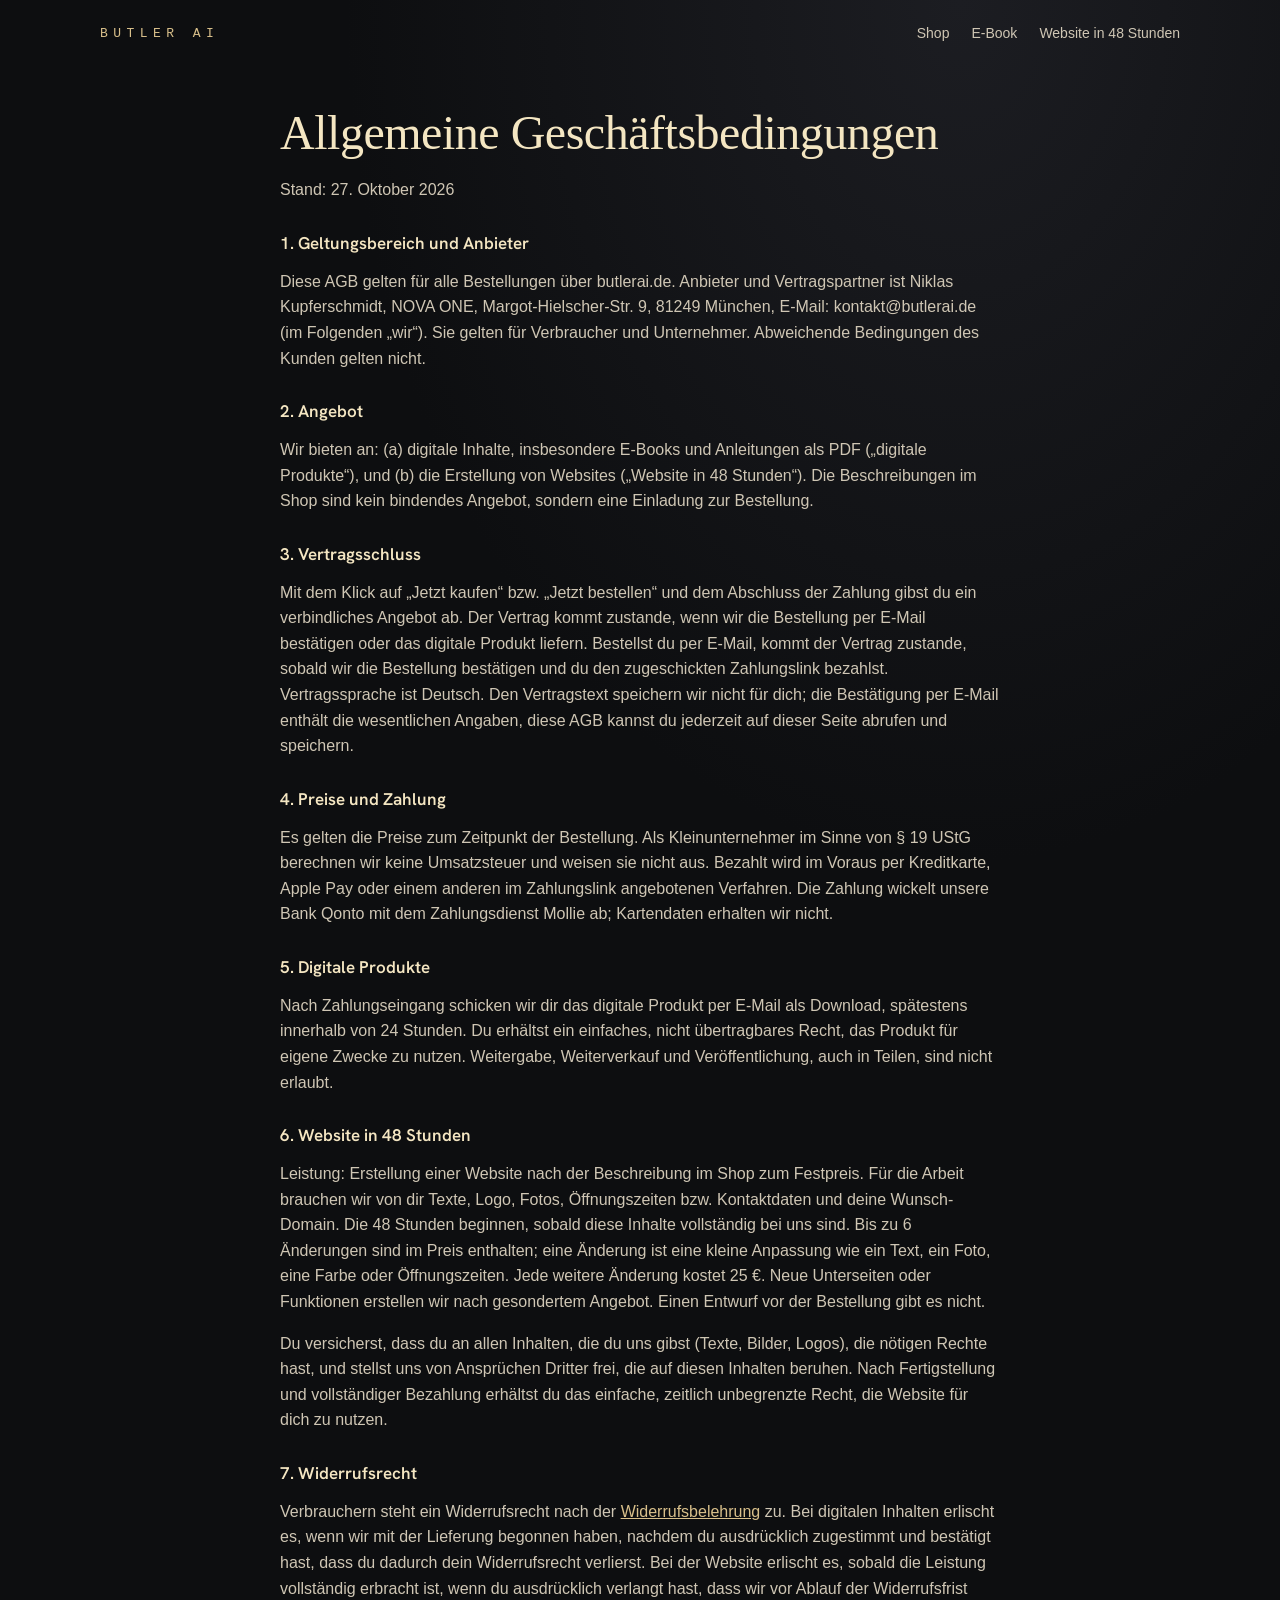
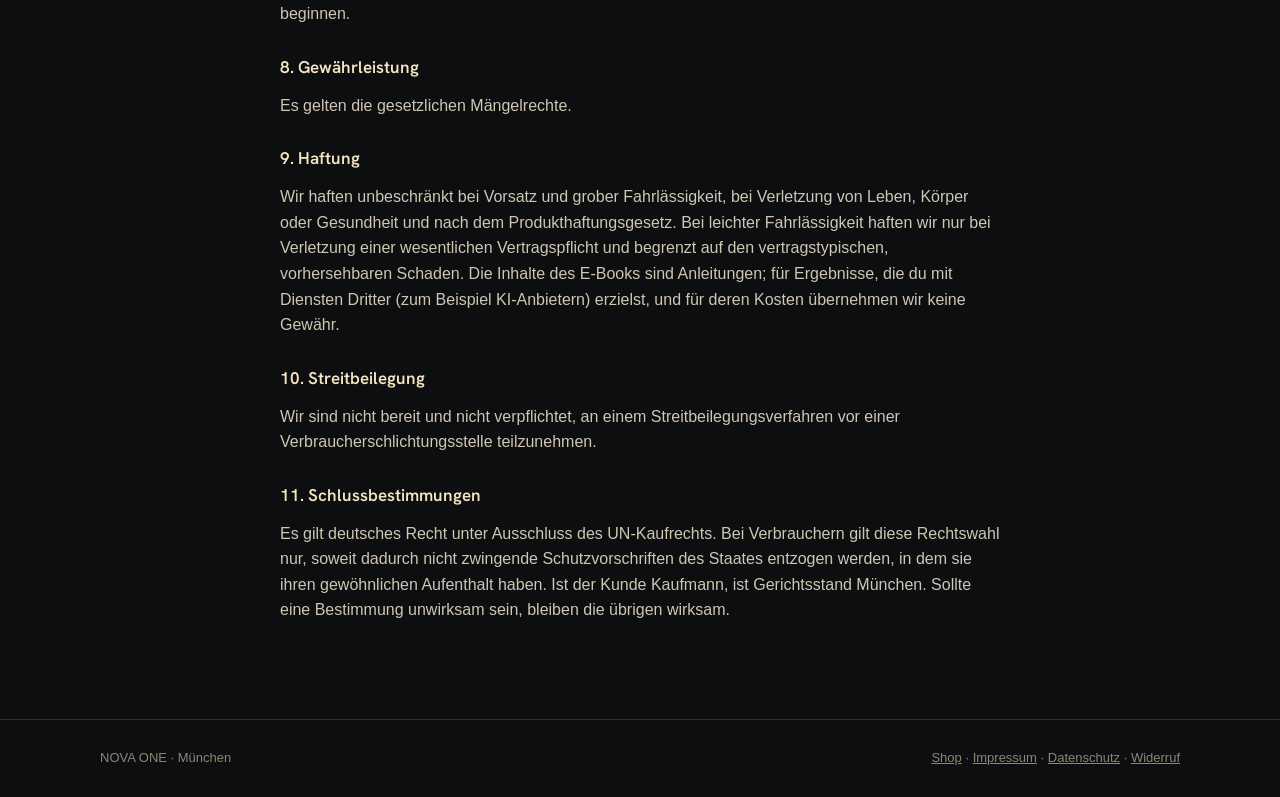
==== agb.html @ 4db4d774 "Eigener Shop: Bereiche Butler AI und NOVA ONE, Website-in-48-Stunden-Seite, AGB, Zahlung über Qonto-" ====
<!doctype html>
<html lang="de">
<head>
<meta charset="utf-8">
<meta name="viewport" content="width=device-width,initial-scale=1,viewport-fit=cover">
<title>AGB · NOVA ONE</title>
<meta name="robots" content="noindex">
<link rel="icon" href="icon.png">
<link rel="stylesheet" href="stil.css">
</head>
<body class="text">
<header><div class="rahmen">
  <a class="marke" href="index.html">BUTLER AI</a>
  <nav><a href="shop.html">Shop</a><a href="index.html">E-Book</a><a href="website.html">Website in 48 Stunden</a></nav>
</div></header>
<main>
<h1>Allgemeine Geschäftsbedingungen</h1>
<p>Stand: 27. Oktober 2026</p>

<h2>1. Geltungsbereich und Anbieter</h2>
<p>Diese AGB gelten für alle Bestellungen über butlerai.de. Anbieter und Vertragspartner ist Niklas Kupferschmidt, NOVA ONE, Margot-Hielscher-Str. 9, 81249 München, E-Mail: kontakt@butlerai.de (im Folgenden „wir“). Sie gelten für Verbraucher und Unternehmer. Abweichende Bedingungen des Kunden gelten nicht.</p>

<h2>2. Angebot</h2>
<p>Wir bieten an: (a) digitale Inhalte, insbesondere E-Books und Anleitungen als PDF („digitale Produkte“), und (b) die Erstellung von Websites („Website in 48 Stunden“). Die Beschreibungen im Shop sind kein bindendes Angebot, sondern eine Einladung zur Bestellung.</p>

<h2>3. Vertragsschluss</h2>
<p>Mit dem Klick auf „Jetzt kaufen“ bzw. „Jetzt bestellen“ und dem Abschluss der Zahlung gibst du ein verbindliches Angebot ab. Der Vertrag kommt zustande, wenn wir die Bestellung per E-Mail bestätigen oder das digitale Produkt liefern. Bestellst du per E-Mail, kommt der Vertrag zustande, sobald wir die Bestellung bestätigen und du den zugeschickten Zahlungslink bezahlst. Vertragssprache ist Deutsch. Den Vertragstext speichern wir nicht für dich; die Bestätigung per E-Mail enthält die wesentlichen Angaben, diese AGB kannst du jederzeit auf dieser Seite abrufen und speichern.</p>

<h2>4. Preise und Zahlung</h2>
<p>Es gelten die Preise zum Zeitpunkt der Bestellung. Als Kleinunternehmer im Sinne von § 19 UStG berechnen wir keine Umsatzsteuer und weisen sie nicht aus. Bezahlt wird im Voraus per Kreditkarte, Apple Pay oder einem anderen im Zahlungslink angebotenen Verfahren. Die Zahlung wickelt unsere Bank Qonto mit dem Zahlungsdienst Mollie ab; Kartendaten erhalten wir nicht.</p>

<h2>5. Digitale Produkte</h2>
<p>Nach Zahlungseingang schicken wir dir das digitale Produkt per E-Mail als Download, spätestens innerhalb von 24 Stunden. Du erhältst ein einfaches, nicht übertragbares Recht, das Produkt für eigene Zwecke zu nutzen. Weitergabe, Weiterverkauf und Veröffentlichung, auch in Teilen, sind nicht erlaubt.</p>

<h2>6. Website in 48 Stunden</h2>
<p>Leistung: Erstellung einer Website nach der Beschreibung im Shop zum Festpreis. Für die Arbeit brauchen wir von dir Texte, Logo, Fotos, Öffnungszeiten bzw. Kontaktdaten und deine Wunsch-Domain. Die 48 Stunden beginnen, sobald diese Inhalte vollständig bei uns sind. Bis zu 6 Änderungen sind im Preis enthalten; eine Änderung ist eine kleine Anpassung wie ein Text, ein Foto, eine Farbe oder Öffnungszeiten. Jede weitere Änderung kostet 25 €. Neue Unterseiten oder Funktionen erstellen wir nach gesondertem Angebot. Einen Entwurf vor der Bestellung gibt es nicht.</p>
<p>Du versicherst, dass du an allen Inhalten, die du uns gibst (Texte, Bilder, Logos), die nötigen Rechte hast, und stellst uns von Ansprüchen Dritter frei, die auf diesen Inhalten beruhen. Nach Fertigstellung und vollständiger Bezahlung erhältst du das einfache, zeitlich unbegrenzte Recht, die Website für dich zu nutzen.</p>

<h2>7. Widerrufsrecht</h2>
<p>Verbrauchern steht ein Widerrufsrecht nach der <a href="widerruf.html">Widerrufsbelehrung</a> zu. Bei digitalen Inhalten erlischt es, wenn wir mit der Lieferung begonnen haben, nachdem du ausdrücklich zugestimmt und bestätigt hast, dass du dadurch dein Widerrufsrecht verlierst. Bei der Website erlischt es, sobald die Leistung vollständig erbracht ist, wenn du ausdrücklich verlangt hast, dass wir vor Ablauf der Widerrufsfrist beginnen.</p>

<h2>8. Gewährleistung</h2>
<p>Es gelten die gesetzlichen Mängelrechte.</p>

<h2>9. Haftung</h2>
<p>Wir haften unbeschränkt bei Vorsatz und grober Fahrlässigkeit, bei Verletzung von Leben, Körper oder Gesundheit und nach dem Produkthaftungsgesetz. Bei leichter Fahrlässigkeit haften wir nur bei Verletzung einer wesentlichen Vertragspflicht und begrenzt auf den vertragstypischen, vorhersehbaren Schaden. Die Inhalte des E-Books sind Anleitungen; für Ergebnisse, die du mit Diensten Dritter (zum Beispiel KI-Anbietern) erzielst, und für deren Kosten übernehmen wir keine Gewähr.</p>

<h2>10. Streitbeilegung</h2>
<p>Wir sind nicht bereit und nicht verpflichtet, an einem Streitbeilegungsverfahren vor einer Verbraucherschlichtungsstelle teilzunehmen.</p>

<h2>11. Schlussbestimmungen</h2>
<p>Es gilt deutsches Recht unter Ausschluss des UN-Kaufrechts. Bei Verbrauchern gilt diese Rechtswahl nur, soweit dadurch nicht zwingende Schutzvorschriften des Staates entzogen werden, in dem sie ihren gewöhnlichen Aufenthalt haben. Ist der Kunde Kaufmann, ist Gerichtsstand München. Sollte eine Bestimmung unwirksam sein, bleiben die übrigen wirksam.</p>
</main>
<footer><div class="rahmen">
  <span>NOVA ONE · München</span>
  <span><a href="shop.html">Shop</a> · <a href="impressum.html">Impressum</a> · <a href="datenschutz.html">Datenschutz</a> · <a href="widerruf.html">Widerruf</a></span>
</div></footer>
</body>
</html>
---- stil.css ----
@font-face{font-family:"Instrument Serif";font-style:normal;font-weight:400;font-display:swap;src:url(schriften/instrument-serif-latin-400-normal.woff2) format("woff2")}
@font-face{font-family:"Instrument Serif";font-style:italic;font-weight:400;font-display:swap;src:url(schriften/instrument-serif-latin-400-italic.woff2) format("woff2")}
@font-face{font-family:"Hanken Grotesk";font-style:normal;font-weight:400;font-display:swap;src:url(schriften/hanken-grotesk-latin-400-normal.woff2) format("woff2")}
@font-face{font-family:"Hanken Grotesk";font-style:normal;font-weight:500;font-display:swap;src:url(schriften/hanken-grotesk-latin-500-normal.woff2) format("woff2")}
@font-face{font-family:"Hanken Grotesk";font-style:normal;font-weight:600;font-display:swap;src:url(schriften/hanken-grotesk-latin-600-normal.woff2) format("woff2")}
@font-face{font-family:"JetBrains Mono";font-style:normal;font-weight:400;font-display:swap;src:url(schriften/jetbrains-mono-latin-400-normal.woff2) format("woff2")}
:root{--grund:#0d0e10;--flaeche:#16171b;--linie:rgba(217,192,139,.18);--gold:#d9c08b;--hell:#f4e6c2;--text:#cfc6b4;--leise:#8f8673;--matt:#7d6f52;--fehler:#e8a598;
  --display:"Instrument Serif","Iowan Old Style",Georgia,serif;--sans:"Hanken Grotesk","Helvetica Neue",Arial,sans-serif;--mono:"JetBrains Mono","SF Mono",Menlo,Consolas,monospace;color-scheme:dark}
*{box-sizing:border-box}
html{background:var(--grund)}
body{margin:0;background:radial-gradient(ellipse 80% 60% at 75% 0%,#1c1d22 0%,var(--grund) 60%) var(--grund);color:var(--text);font-family:var(--sans);font-size:17px;line-height:1.6;-webkit-font-smoothing:antialiased}
a{color:var(--gold)}
a:focus-visible,button:focus-visible,input:focus-visible{outline:2px solid var(--gold);outline-offset:3px}
.rahmen{max-width:1120px;margin:0 auto;padding-left:max(20px,env(safe-area-inset-left,0px));padding-right:max(20px,env(safe-area-inset-right,0px))}
.etikett{font-family:var(--mono);font-size:12px;letter-spacing:.28em;text-transform:uppercase;color:var(--matt)}
header .rahmen{display:flex;justify-content:space-between;align-items:center;gap:16px;padding-block:22px;flex-wrap:wrap}
.marke{font-family:var(--mono);font-size:13px;letter-spacing:.42em;color:var(--gold);text-decoration:none}
nav{display:flex;gap:22px;flex-wrap:wrap}
nav a{font-size:14px;color:var(--text);text-decoration:none;border-bottom:1px solid transparent;padding-bottom:2px}
nav a:hover,nav a[aria-current]{border-color:var(--gold);color:var(--hell)}
h1{font-family:var(--display);font-weight:400;font-size:clamp(46px,7vw,84px);line-height:1;letter-spacing:-.01em;color:var(--hell);margin:16px 0 20px;text-wrap:balance}
h1 em,h2 em{color:var(--gold)}
h2{font-family:var(--display);font-weight:400;font-size:clamp(34px,4.6vw,50px);line-height:1.05;color:var(--hell);margin:10px 0 16px;text-wrap:balance}
h3{font-family:var(--display);font-weight:400;font-size:30px;line-height:1.1;color:var(--hell);margin:8px 0 10px}
.einleitung{font-size:19px;max-width:36em;margin:0 0 32px}
section{border-top:1px solid var(--linie)}
section.erst{border-top:0}
section .rahmen{padding-block:64px}
section.erst .rahmen{padding-block:36px 64px}
.bereiche{display:grid;grid-template-columns:repeat(2,minmax(0,1fr));gap:20px}
.karte{background:var(--flaeche);border:1px solid var(--linie);border-radius:18px;padding:28px;min-width:0;display:flex;flex-direction:column}
.karte p{margin:0 0 12px;font-size:16px}
.karte ul{margin:0 0 16px;padding-left:18px;font-size:15px}
.karte li{margin-bottom:5px}
.karte .unten{margin-top:auto;padding-top:12px}
.preis{font-family:var(--display);font-size:46px;line-height:1;color:var(--gold);margin:6px 0 4px}
.preis small{font-family:var(--sans);font-size:14px;color:var(--leise)}
.steuer{font-size:12px;color:var(--leise);margin:0 0 14px}
.bald{font-family:var(--mono);font-size:11px;letter-spacing:.2em;color:var(--matt);border:1px solid var(--linie);border-radius:999px;padding:4px 10px;align-self:flex-start}
.produkte{display:grid;grid-template-columns:repeat(3,minmax(0,1fr));gap:20px}
a.kauf,button.kauf{display:inline-flex;align-items:center;gap:10px;font:inherit;font-weight:600;font-size:17px;color:var(--grund);background:var(--gold);border:0;border-radius:12px;padding:15px 24px;text-decoration:none;cursor:pointer;transition:background .2s}
a.kauf:hover,button.kauf:hover{background:var(--hell)}
a.kauf[aria-disabled=true],button.kauf:disabled{background:#3a3628;color:var(--leise);cursor:not-allowed}
a.zweit{display:inline-flex;font-weight:500;font-size:16px;color:var(--hell);border:1px solid var(--linie);border-radius:12px;padding:14px 22px;text-decoration:none}
a.zweit:hover{border-color:var(--gold)}
.zustimmung{display:flex;gap:10px;align-items:flex-start;font-size:13px;color:var(--leise);line-height:1.5;margin:0 0 14px}
.zustimmung input{margin-top:3px;accent-color:var(--gold);width:16px;height:16px;flex:none}
.hinweis{font-size:13px;color:var(--leise);margin:10px 0 0}
.schritte{list-style:none;counter-reset:s;margin:0;padding:0;display:grid;grid-template-columns:repeat(4,minmax(0,1fr));gap:20px}
.schritte li{counter-increment:s;border-top:1px solid var(--linie);padding-top:16px}
.schritte li::before{content:counter(s,decimal-leading-zero);font-family:var(--mono);font-size:13px;color:var(--gold);display:block;margin-bottom:8px}
.schritte b{display:block;color:var(--hell);font-weight:500;margin-bottom:4px}
.schritte span{font-size:15px;color:var(--leise)}
.fragen details{border-bottom:1px solid var(--linie);padding:16px 0}
.fragen summary{cursor:pointer;color:var(--hell);font-size:18px;list-style:none;display:flex;justify-content:space-between;gap:16px}
.fragen summary::-webkit-details-marker{display:none}
.fragen summary::after{content:"+";font-family:var(--mono);color:var(--gold)}
.fragen details[open] summary::after{content:"–"}
.fragen p{margin:10px 0 0;font-size:16px;max-width:760px}
.text main{max-width:760px;margin:0 auto;padding:20px max(20px,env(safe-area-inset-left,0px)) 80px max(20px,env(safe-area-inset-right,0px))}
.text h1{font-size:48px;margin:20px 0}
.text h2{font-family:var(--sans);font-size:17px;font-weight:600;color:var(--hell);margin:32px 0 8px}
.text p,.text li{font-size:16px}
footer{border-top:1px solid var(--linie)}
footer .rahmen{display:flex;justify-content:space-between;flex-wrap:wrap;gap:12px;padding-block:28px;font-size:13px;color:var(--leise)}
footer a{color:var(--leise)}
@media (max-width:860px){.bereiche,.produkte{grid-template-columns:1fr}.schritte{grid-template-columns:1fr 1fr}section .rahmen{padding-block:48px}}
@media (max-width:480px){.schritte{grid-template-columns:1fr}nav{gap:16px}}
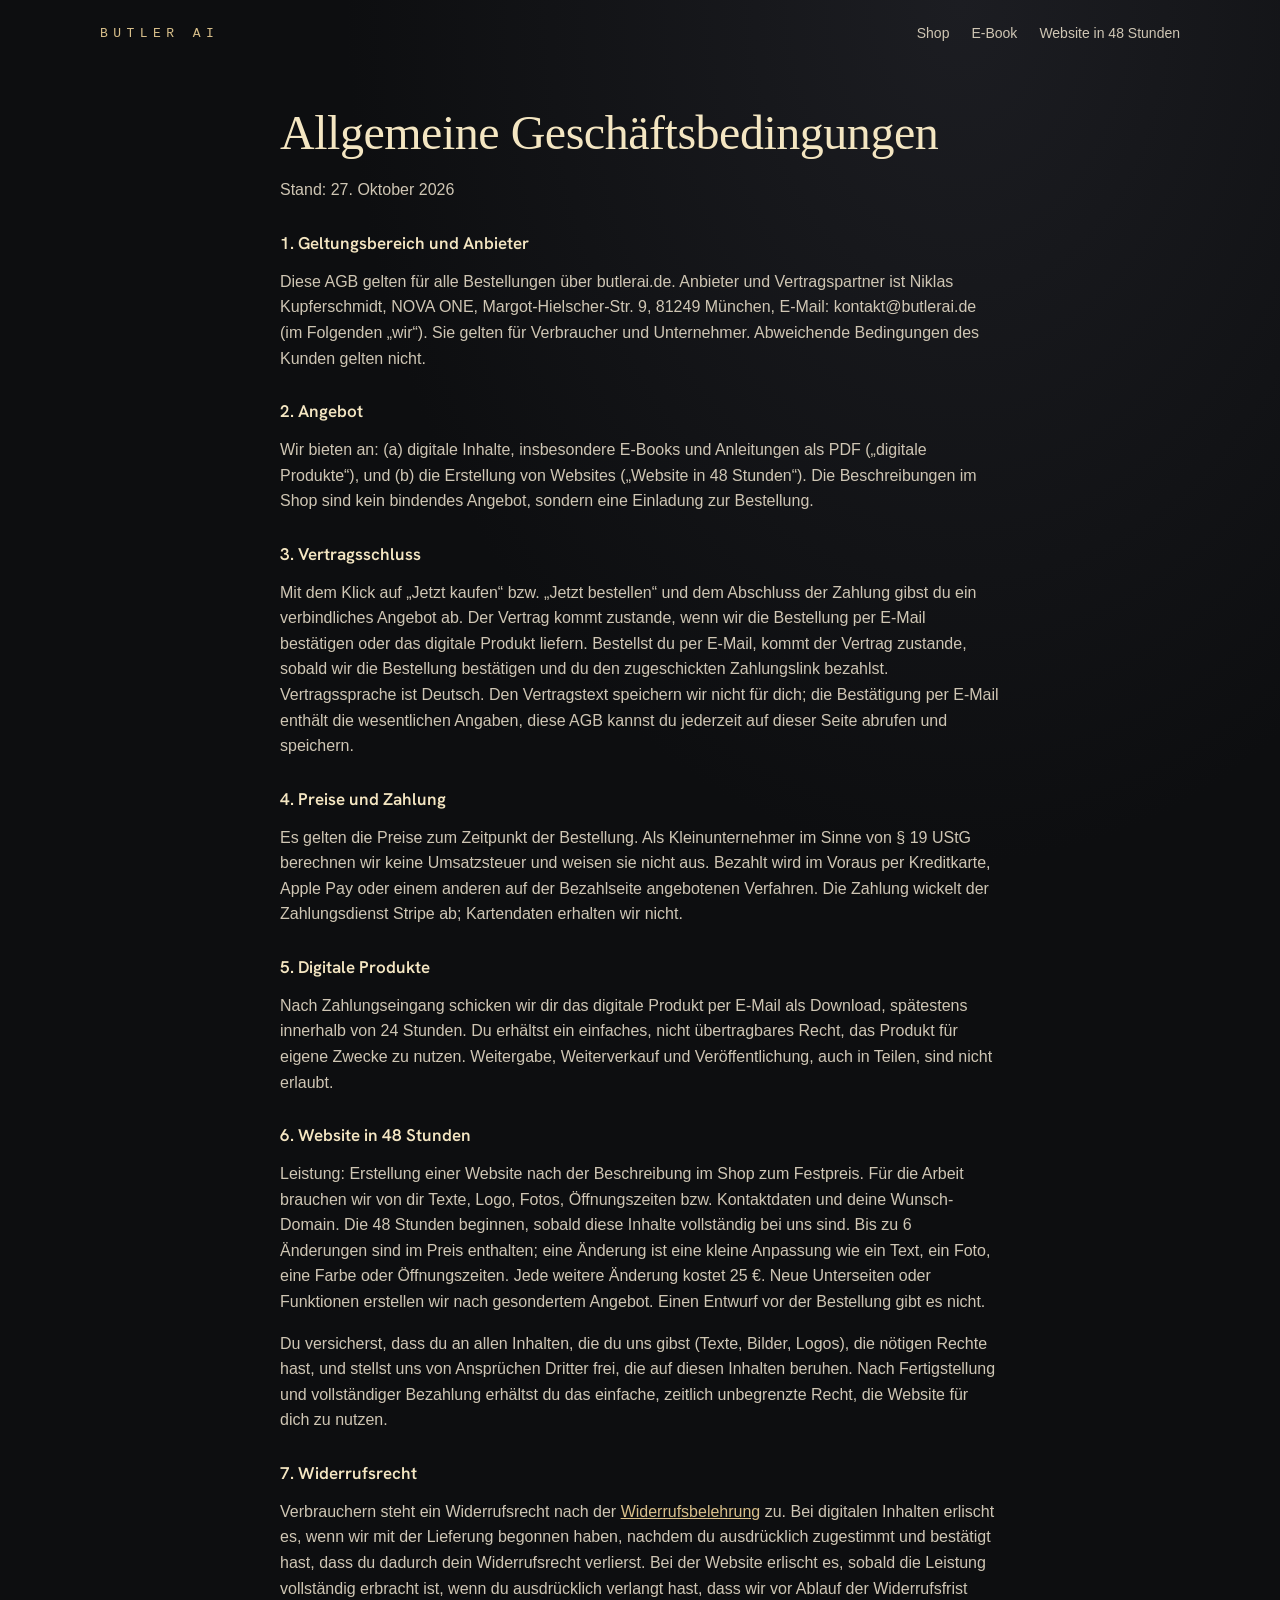
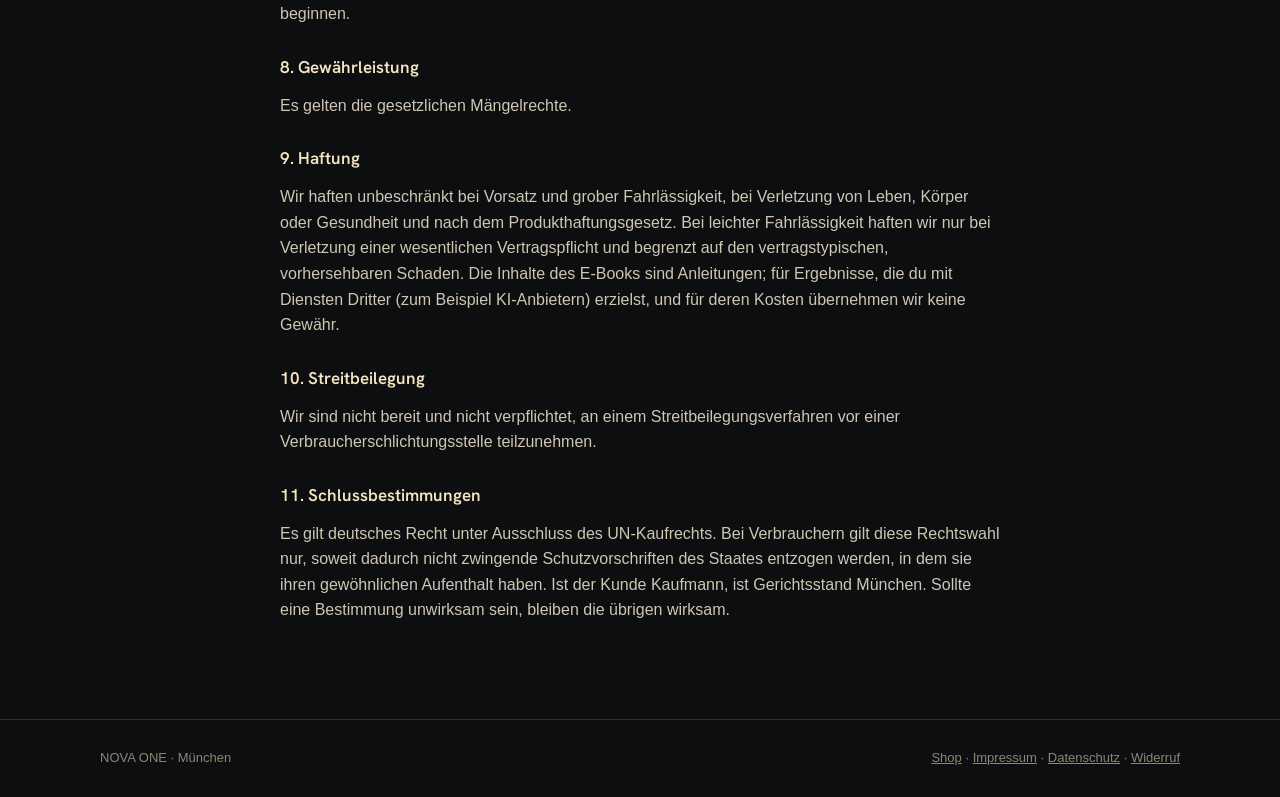
==== commit f0a64ed4: "E-Book über Stripe: Startpreis 19 € bis 14.11., Danke-Seite, Rechtstexte auf Stripe umgestellt Co-Au" ====
--- a/agb.html
+++ b/agb.html
@@ -27,7 +27,7 @@
 <p>Mit dem Klick auf „Jetzt kaufen“ bzw. „Jetzt bestellen“ und dem Abschluss der Zahlung gibst du ein verbindliches Angebot ab. Der Vertrag kommt zustande, wenn wir die Bestellung per E-Mail bestätigen oder das digitale Produkt liefern. Bestellst du per E-Mail, kommt der Vertrag zustande, sobald wir die Bestellung bestätigen und du den zugeschickten Zahlungslink bezahlst. Vertragssprache ist Deutsch. Den Vertragstext speichern wir nicht für dich; die Bestätigung per E-Mail enthält die wesentlichen Angaben, diese AGB kannst du jederzeit auf dieser Seite abrufen und speichern.</p>
 
 <h2>4. Preise und Zahlung</h2>
-<p>Es gelten die Preise zum Zeitpunkt der Bestellung. Als Kleinunternehmer im Sinne von § 19 UStG berechnen wir keine Umsatzsteuer und weisen sie nicht aus. Bezahlt wird im Voraus per Kreditkarte, Apple Pay oder einem anderen im Zahlungslink angebotenen Verfahren. Die Zahlung wickelt unsere Bank Qonto mit dem Zahlungsdienst Mollie ab; Kartendaten erhalten wir nicht.</p>
+<p>Es gelten die Preise zum Zeitpunkt der Bestellung. Als Kleinunternehmer im Sinne von § 19 UStG berechnen wir keine Umsatzsteuer und weisen sie nicht aus. Bezahlt wird im Voraus per Kreditkarte, Apple Pay oder einem anderen auf der Bezahlseite angebotenen Verfahren. Die Zahlung wickelt der Zahlungsdienst Stripe ab; Kartendaten erhalten wir nicht.</p>
 
 <h2>5. Digitale Produkte</h2>
 <p>Nach Zahlungseingang schicken wir dir das digitale Produkt per E-Mail als Download, spätestens innerhalb von 24 Stunden. Du erhältst ein einfaches, nicht übertragbares Recht, das Produkt für eigene Zwecke zu nutzen. Weitergabe, Weiterverkauf und Veröffentlichung, auch in Teilen, sind nicht erlaubt.</p>
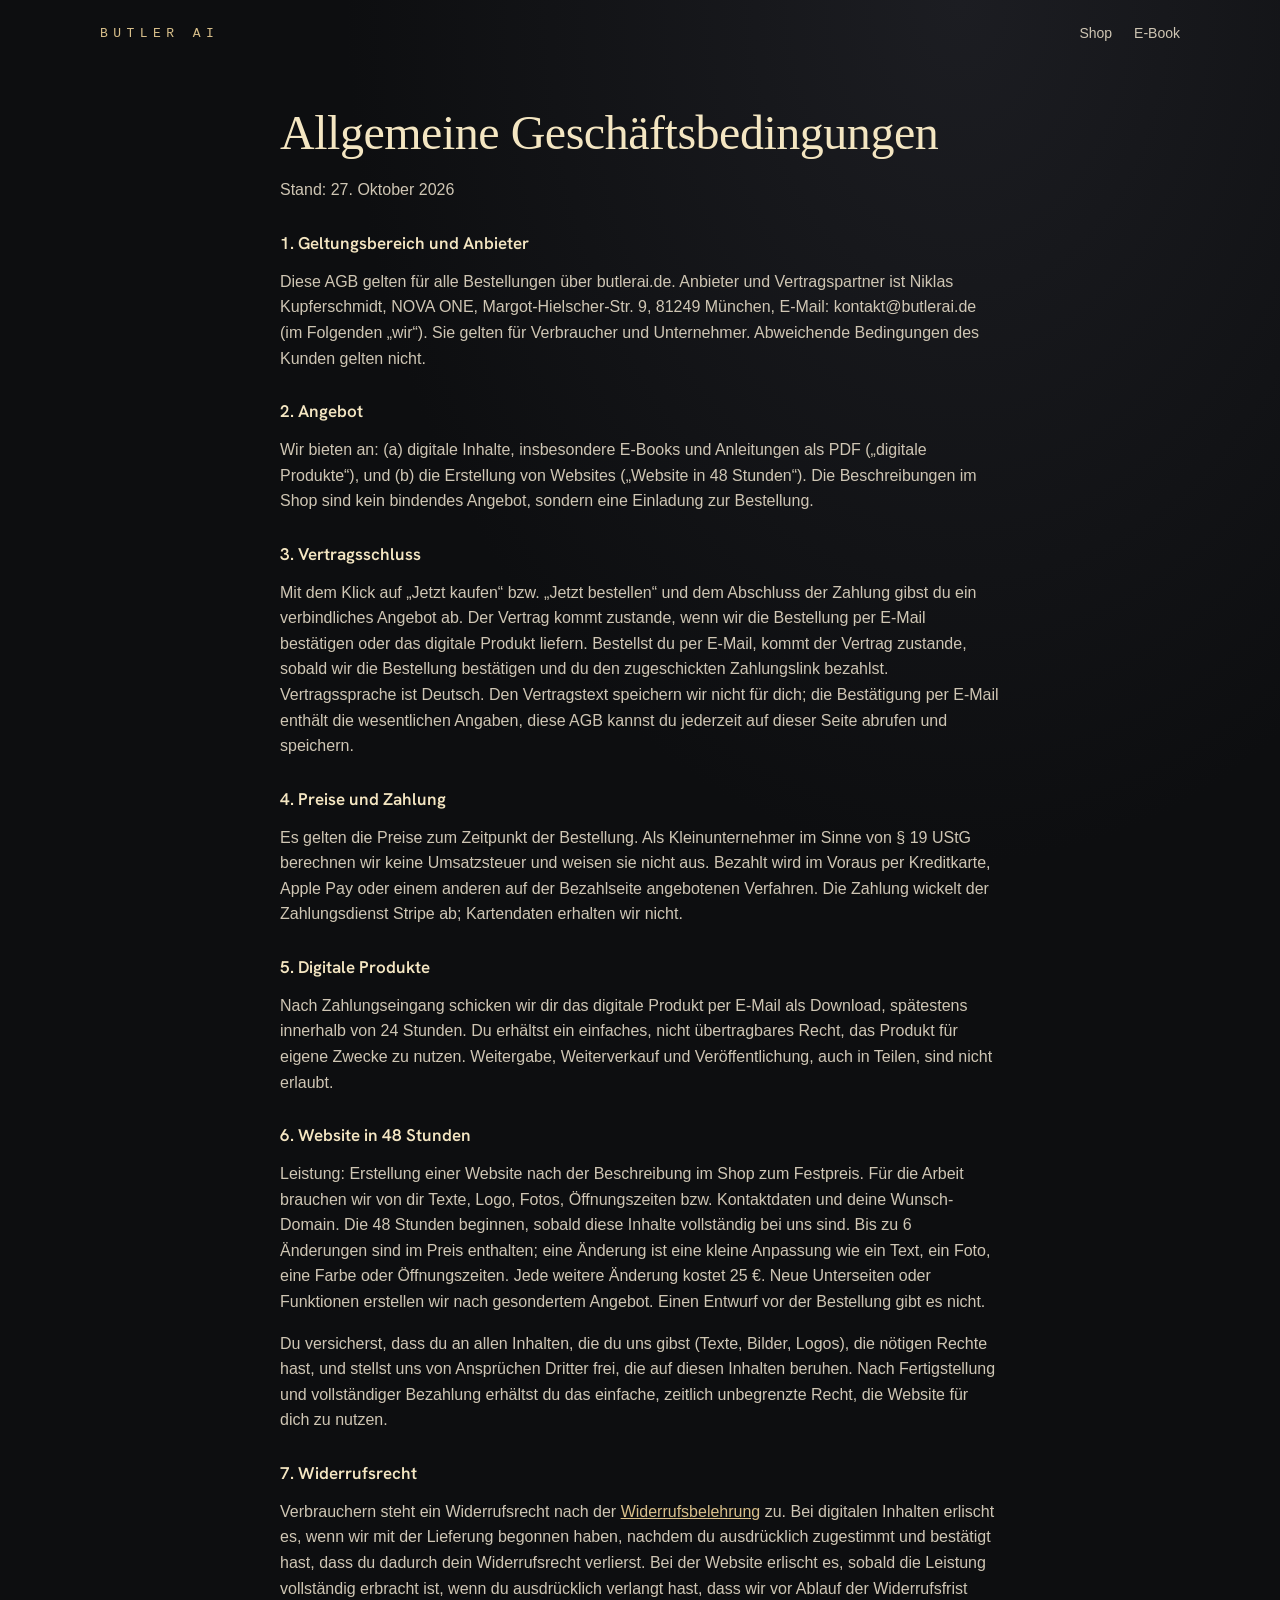
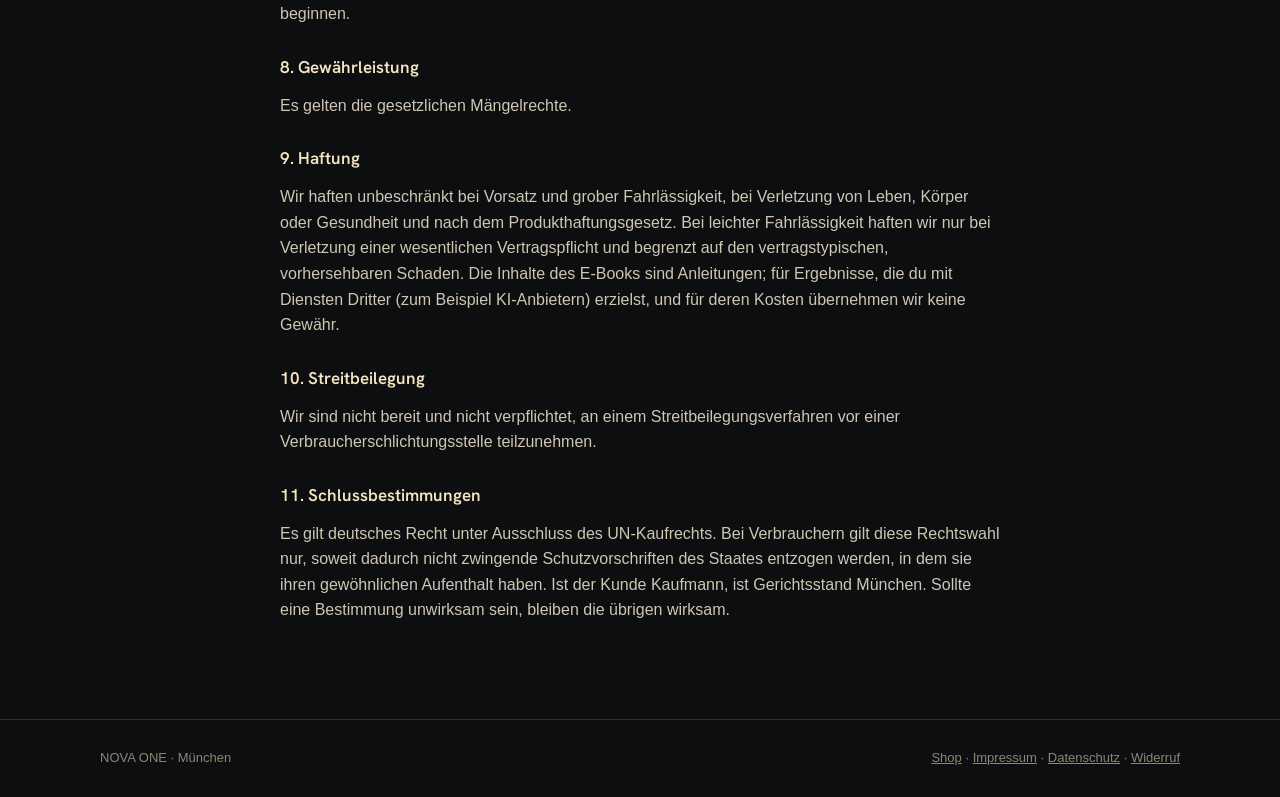
==== commit e45e28b7: "E-Book ab sofort kaufbar (Startpreis 19 €), NOVA ONE aus dem Shop genommen Co-Authored-By: Claude Op" ====
--- a/agb.html
+++ b/agb.html
@@ -11,7 +11,7 @@
 <body class="text">
 <header><div class="rahmen">
   <a class="marke" href="index.html">BUTLER AI</a>
-  <nav><a href="shop.html">Shop</a><a href="index.html">E-Book</a><a href="website.html">Website in 48 Stunden</a></nav>
+  <nav><a href="shop.html">Shop</a><a href="index.html">E-Book</a></nav>
 </div></header>
 <main>
 <h1>Allgemeine Geschäftsbedingungen</h1>
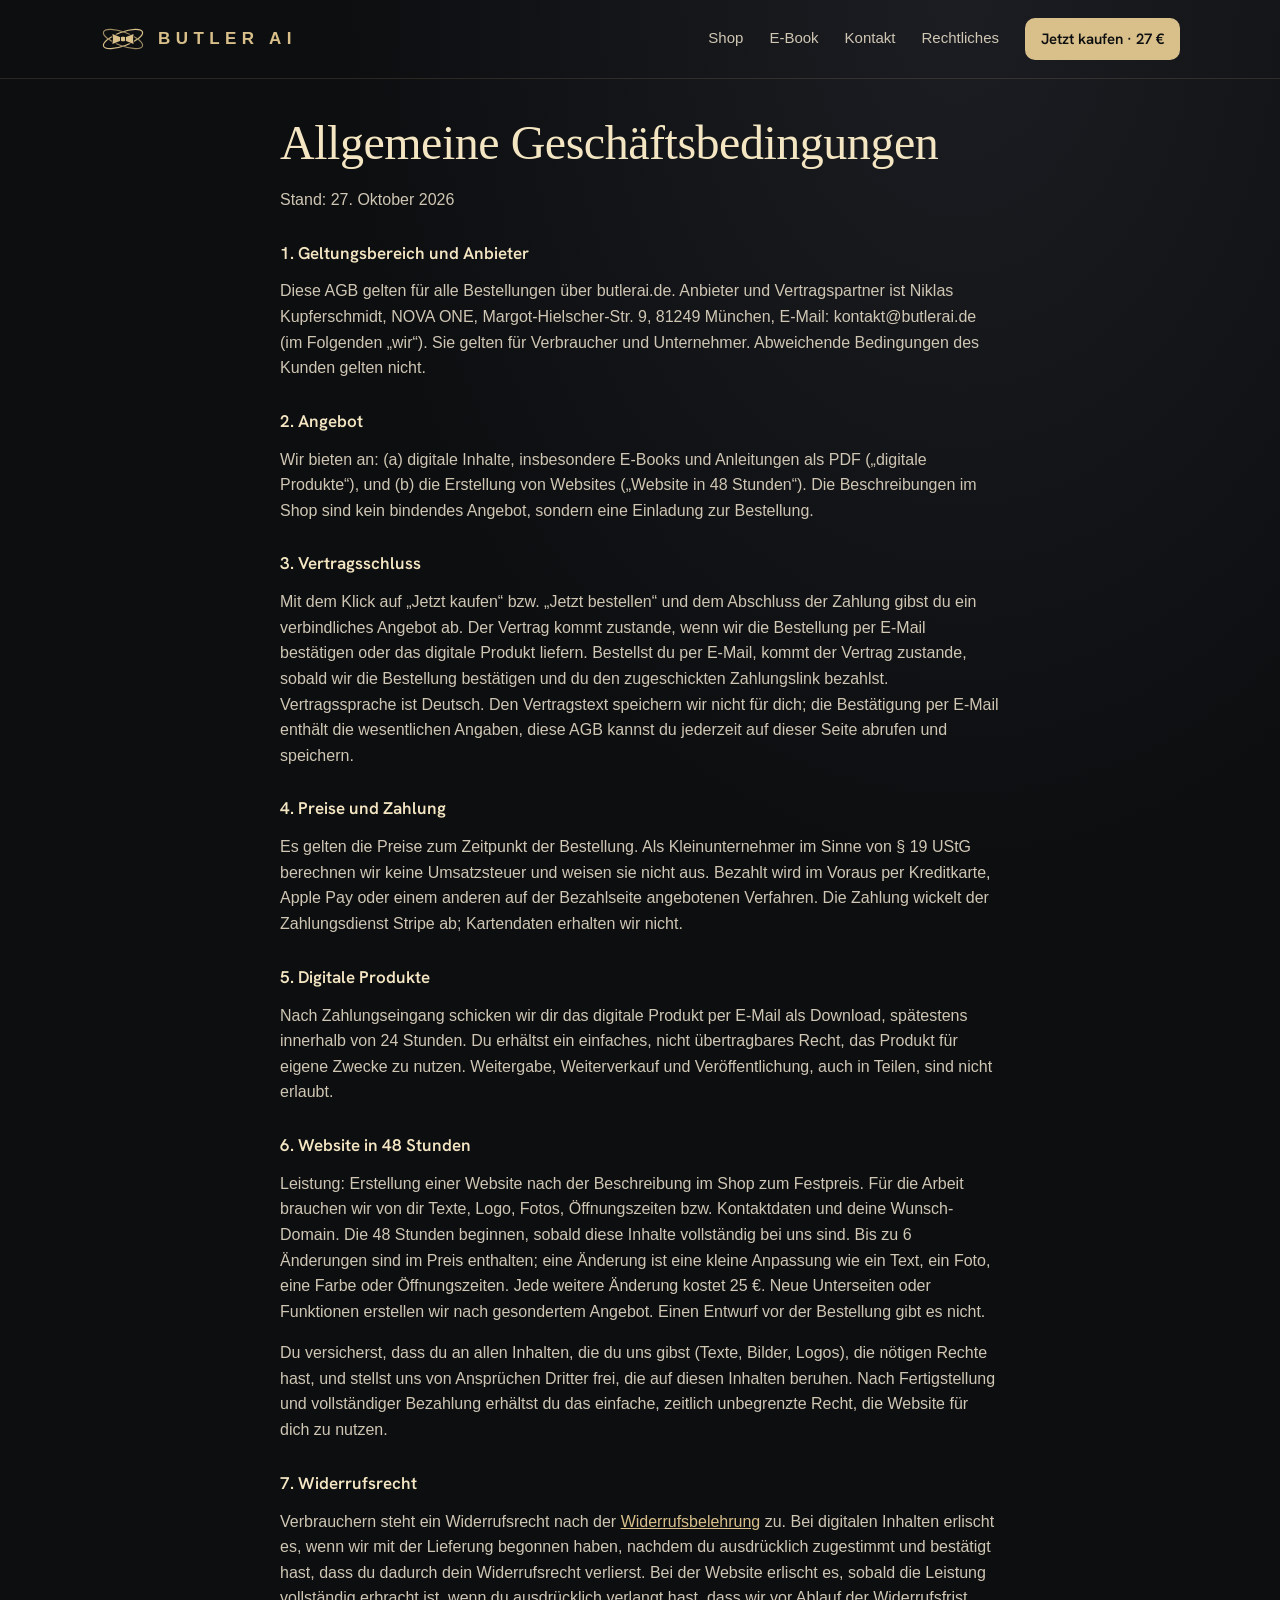
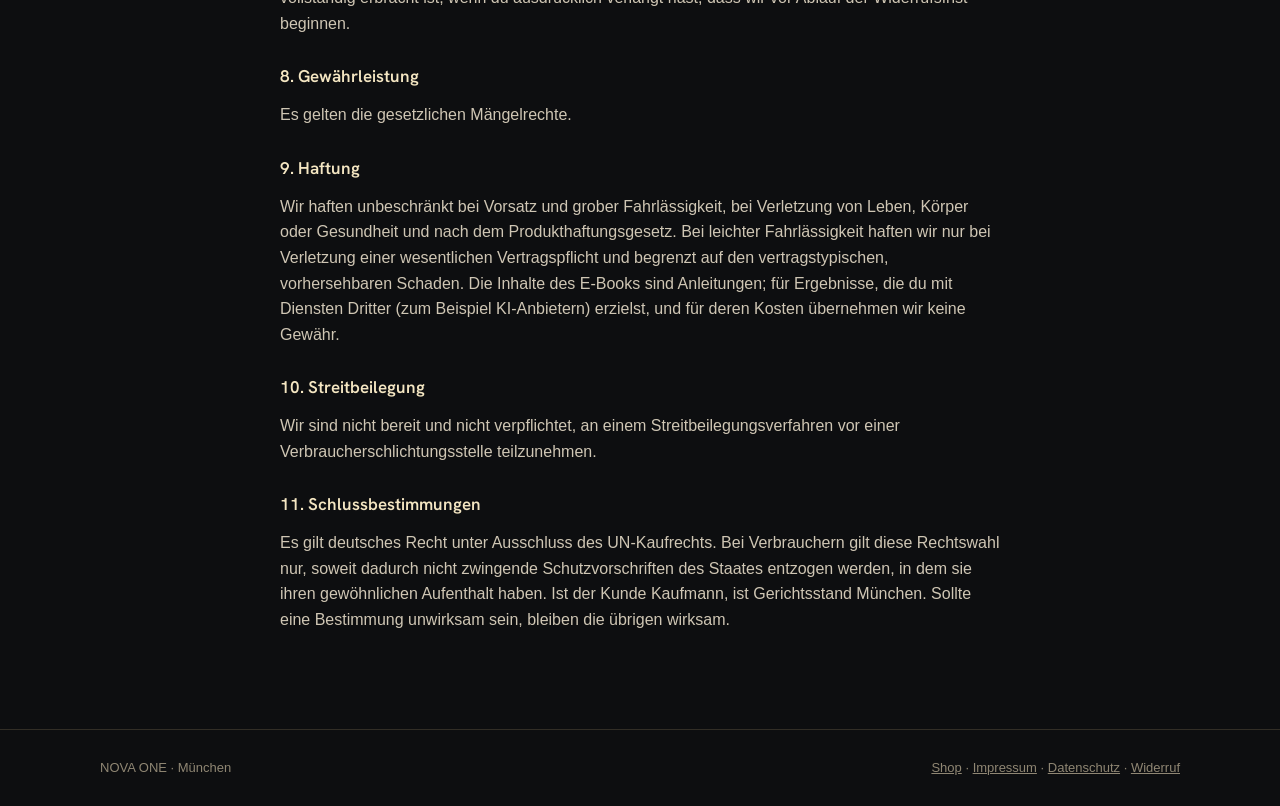
==== commit 2f525041: "Neuer Kopf mit Logo und Handy-Menü, Kontakt- und Rechtliches-Seite, Produktbilder im Shop Co-Authore" ====
--- a/agb.html
+++ b/agb.html
@@ -55,5 +55,6 @@
   <span>NOVA ONE · München</span>
   <span><a href="shop.html">Shop</a> · <a href="impressum.html">Impressum</a> · <a href="datenschutz.html">Datenschutz</a> · <a href="widerruf.html">Widerruf</a></span>
 </div></footer>
+<script src="kopf.js"></script>
 </body>
 </html>
--- a/stil.css
+++ b/stil.css
@@ -66,3 +66,27 @@
 footer a{color:var(--leise)}
 @media (max-width:860px){.bereiche,.produkte{grid-template-columns:1fr}.schritte{grid-template-columns:1fr 1fr}section .rahmen{padding-block:48px}}
 @media (max-width:480px){.schritte{grid-template-columns:1fr}nav{gap:16px}}
+
+/* 28.10.: Shop mit Produktbildern und Kontakt */
+.shop-kopf{display:grid;grid-template-columns:minmax(0,1fr) 300px;gap:32px;align-items:end}
+.kontakt-box p{font-size:15px}
+.produkt{display:grid;grid-template-columns:minmax(0,1.25fr) minmax(0,1fr);gap:28px;align-items:start}
+.galerie{display:flex;flex-direction:column;gap:12px;min-width:0}
+.galerie .haupt{width:100%;height:auto;aspect-ratio:1200/733;object-fit:contain;background:#16171b;border:1px solid var(--linie);border-radius:18px}
+.daumen{display:grid;grid-template-columns:repeat(6,minmax(0,1fr));gap:8px}
+.daumen button{background:#16171b;border:1px solid var(--linie);border-radius:10px;padding:4px 4px 6px;cursor:pointer;color:var(--leise);font:inherit;font-size:11px;display:flex;flex-direction:column;gap:4px;align-items:center;min-width:0}
+.daumen button img{width:100%;aspect-ratio:1;object-fit:cover;border-radius:6px;display:block}
+.daumen button[aria-pressed=true]{border-color:var(--gold);color:var(--hell)}
+.kaufen h2{font-size:clamp(30px,3.6vw,40px)}
+.formular{display:grid;gap:16px;max-width:620px}
+.formular label{display:grid;gap:6px;font-size:14px;color:var(--hell)}
+.formular input,.formular select,.formular textarea{font:inherit;font-size:16px;color:var(--hell);background:#16171b;border:1px solid rgba(217,192,139,.3);border-radius:10px;padding:12px 14px;width:100%}
+.formular textarea{min-height:150px;resize:vertical}
+.formular .zustimmung{color:var(--leise)}
+.liste-recht{display:grid;grid-template-columns:repeat(2,minmax(0,1fr));gap:16px;margin-top:24px}
+.liste-recht a.karte{text-decoration:none;color:var(--text)}
+.liste-recht a.karte:hover{border-color:var(--gold)}
+.liste-recht h3{margin:0 0 6px;font-size:26px}
+@media (max-width:860px){.shop-kopf,.produkt{grid-template-columns:1fr}.daumen{grid-template-columns:repeat(6,72px);overflow-x:auto;padding-bottom:4px}.liste-recht{grid-template-columns:1fr}}
+.nur-handy{display:none}
+@media (max-width:860px){.shop-kopf .kontakt-box{display:none}.nur-handy{display:block}}
